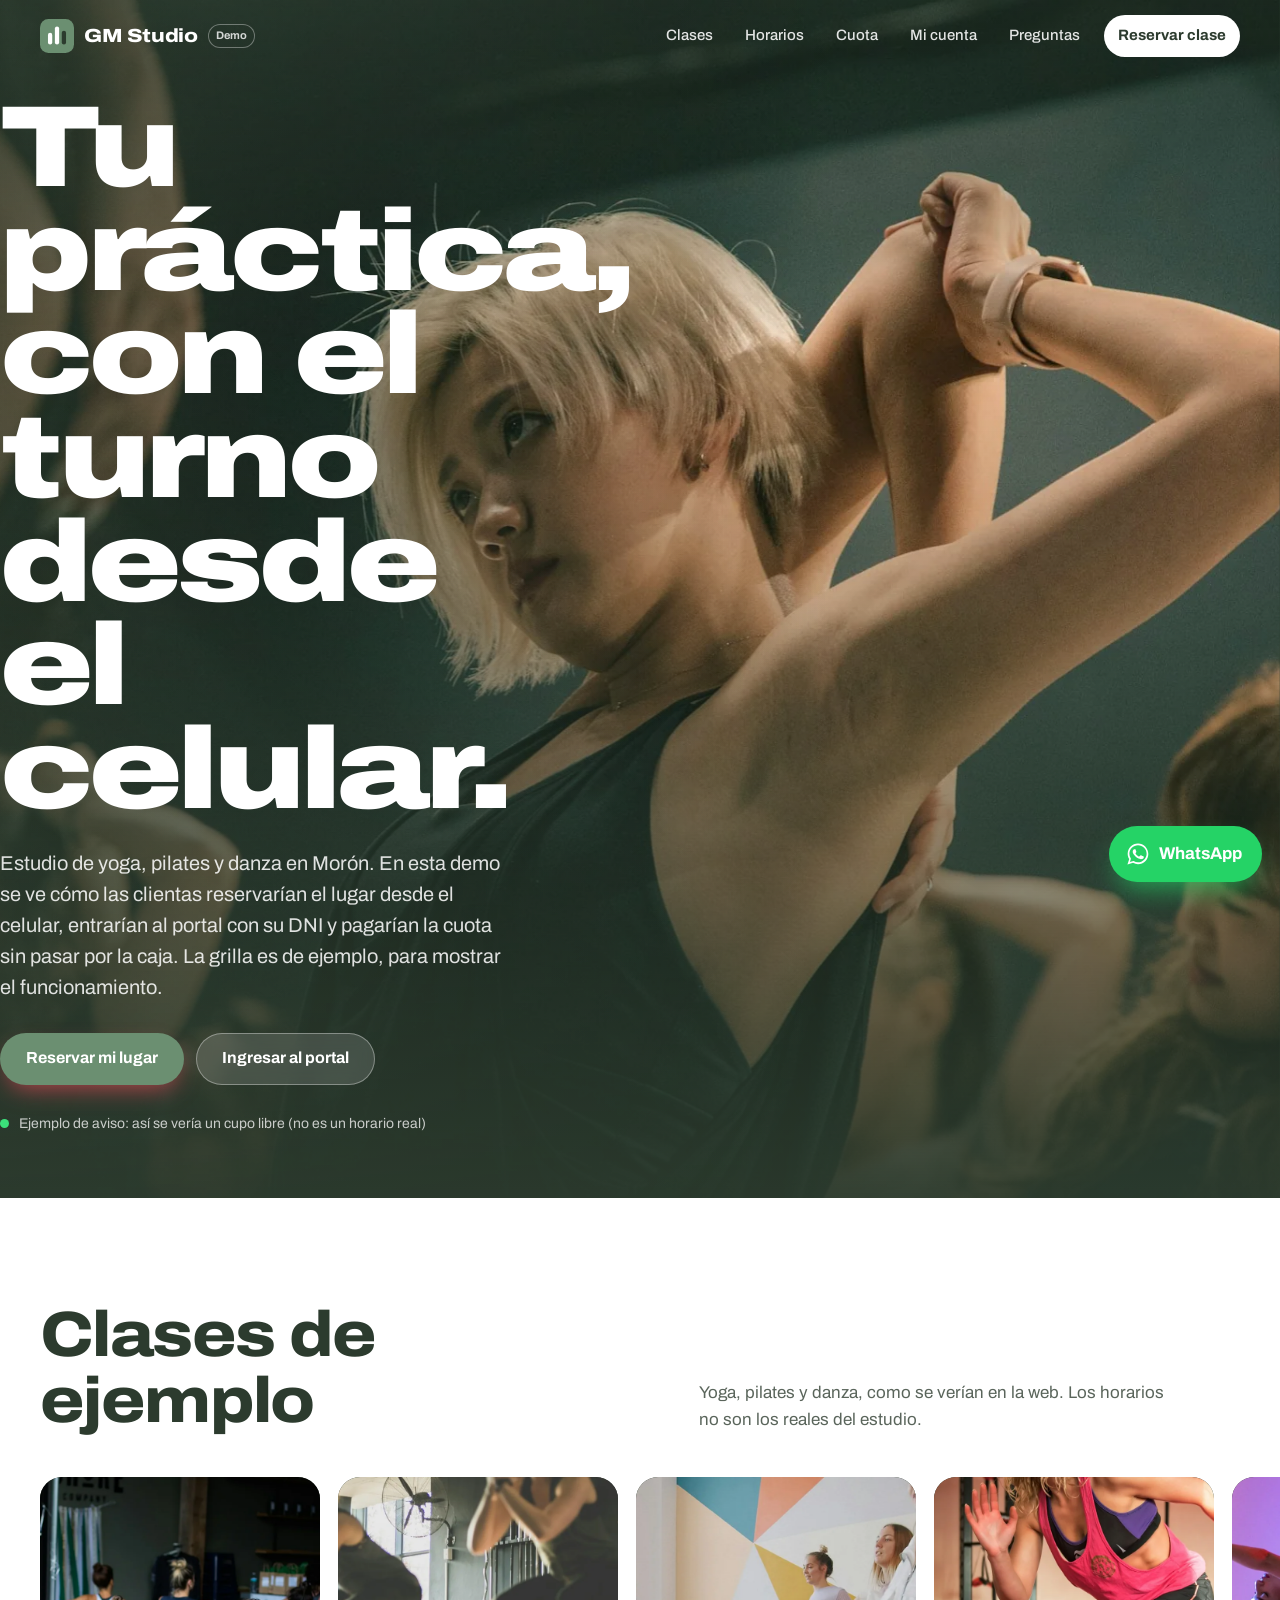
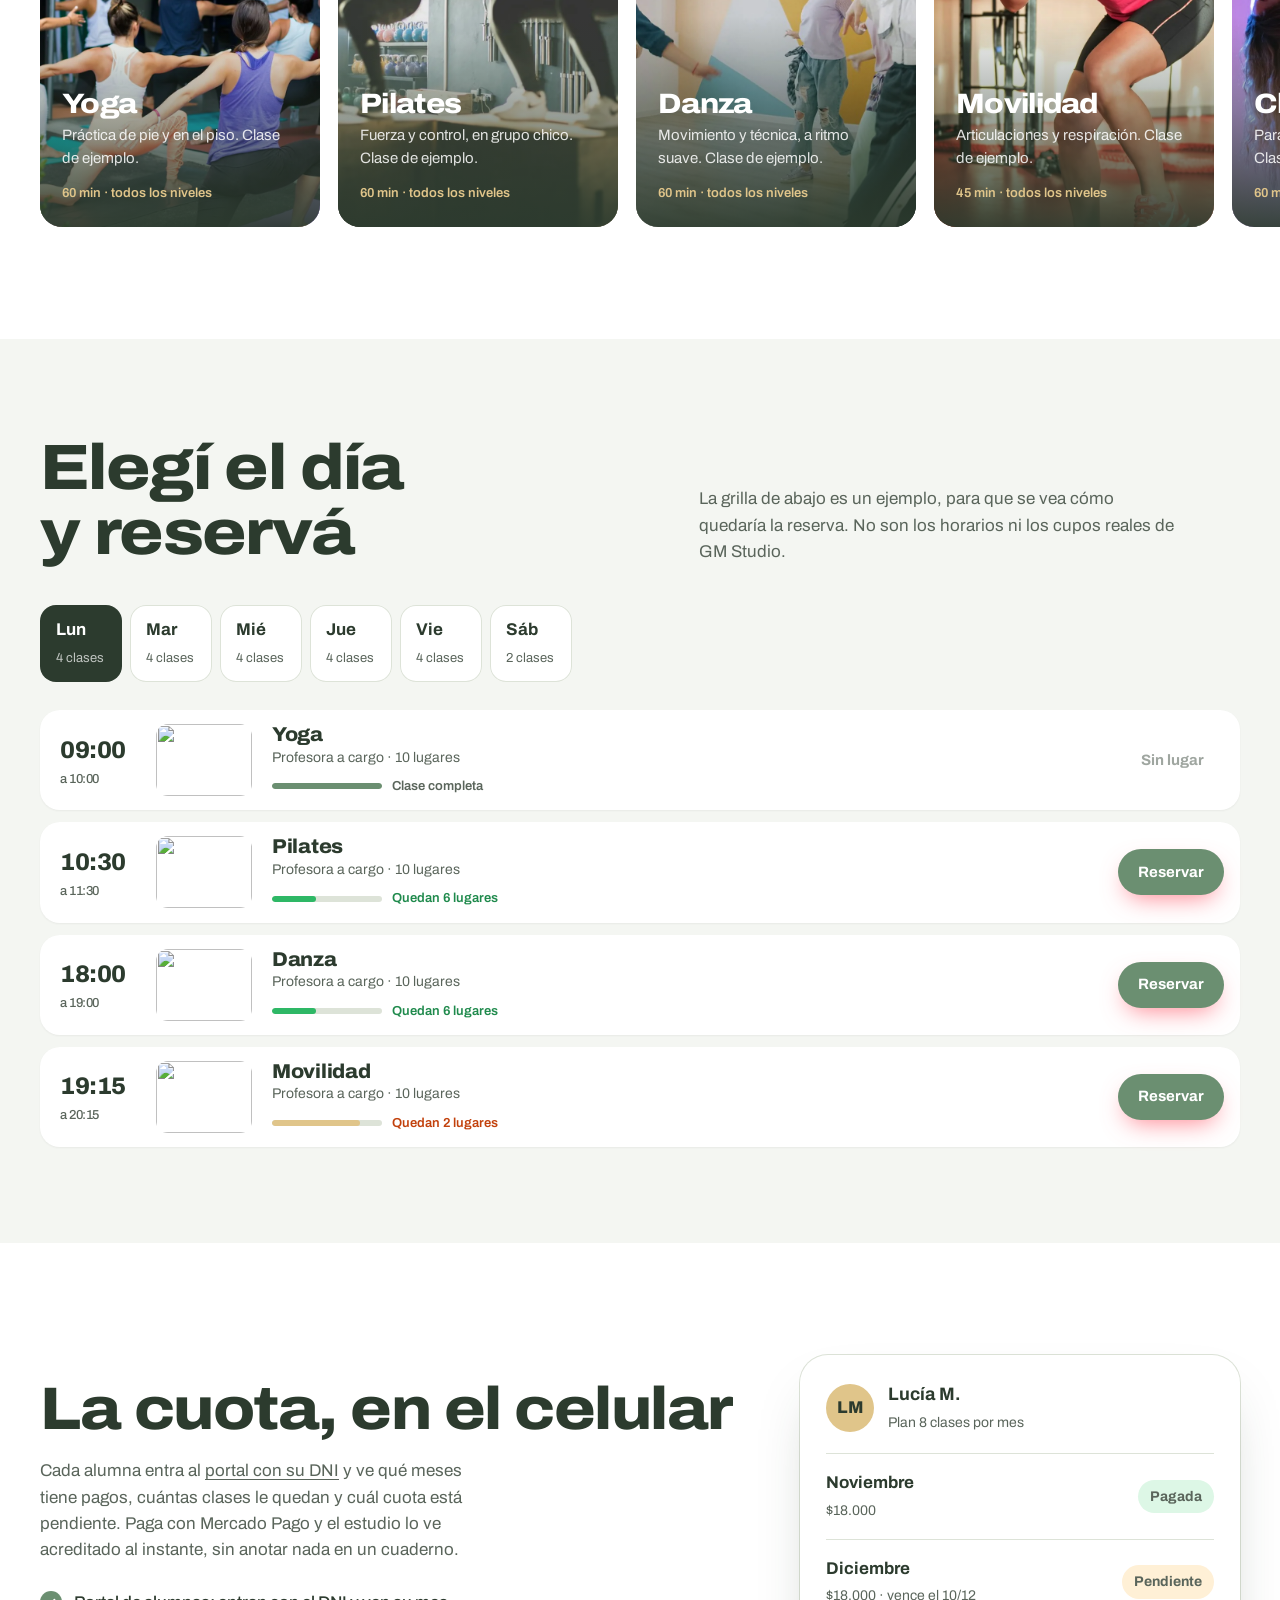
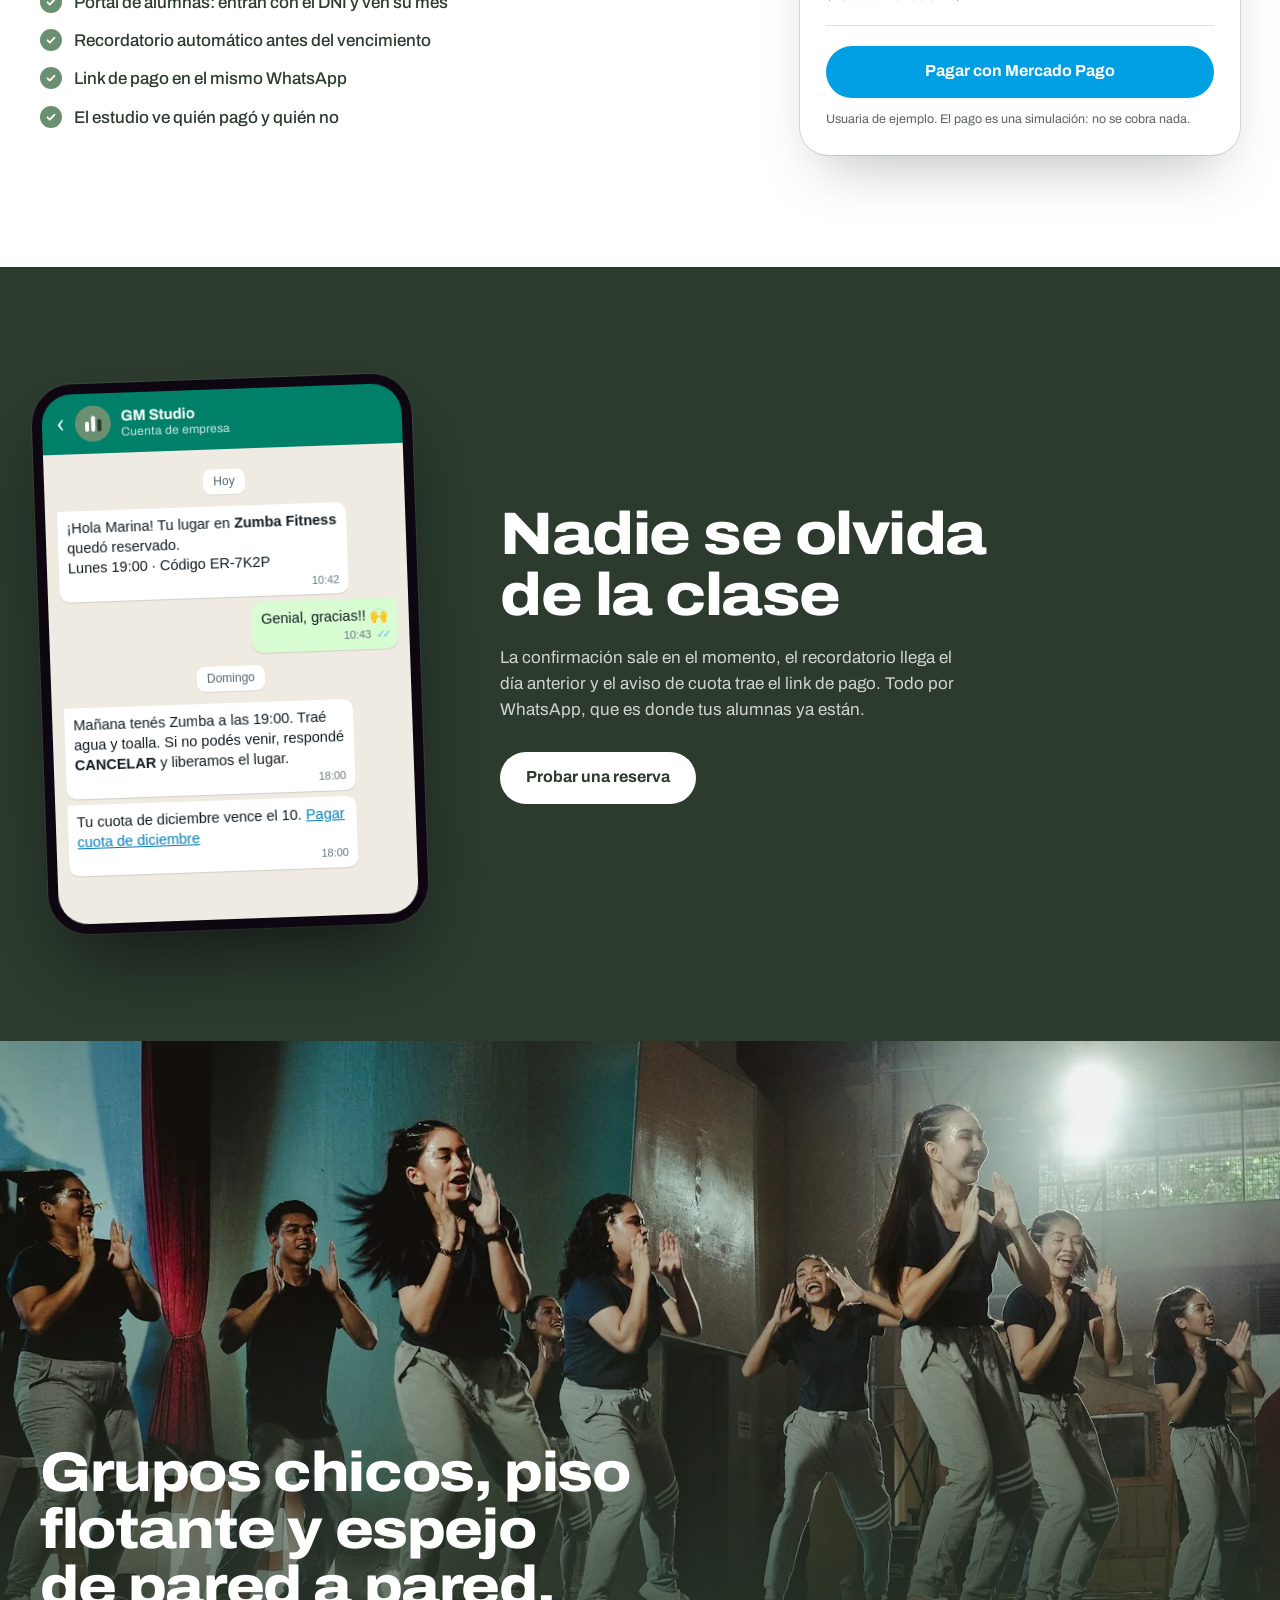
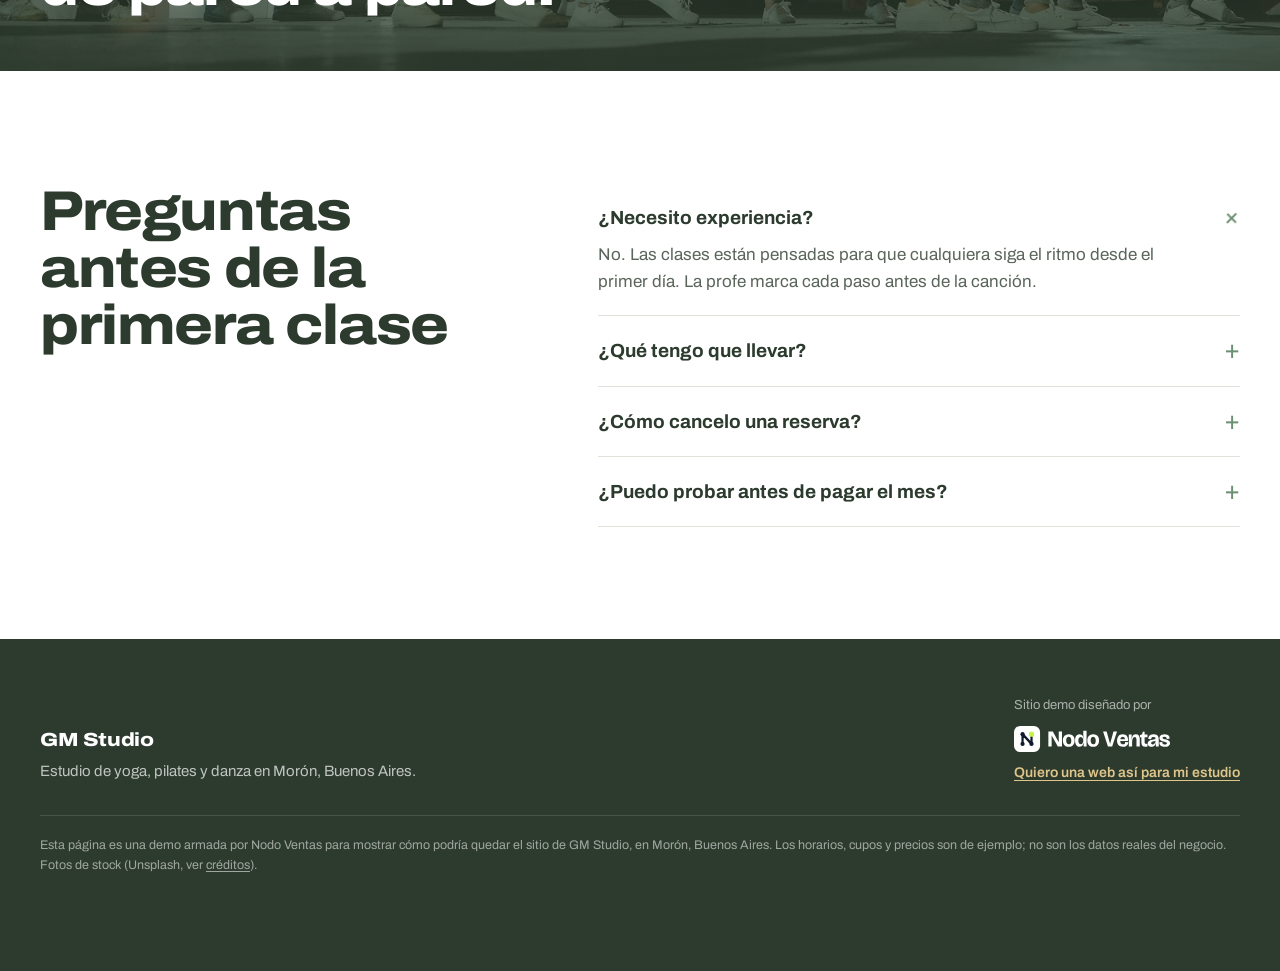
==== index.html @ b929a4d4 "Demo personalizada de Nodo Ventas: demo-gm-studio-moron" ====
<!DOCTYPE html>
<html lang="es-AR">
<head>
  <meta charset="utf-8">
  <meta name="viewport" content="width=device-width, initial-scale=1, viewport-fit=cover">
  <title>GM Studio · Morón</title>
  <meta name="description" content="Demo de Nodo Ventas para GM Studio, estudio de yoga, pilates y danza en Morón: reserva desde el celular, portal y cuota. Horarios y precios de ejemplo.">
  <meta name="robots" content="noindex, nofollow">
  <meta name="theme-color" content="#2C3B2E">
  <link rel="icon" href="favicon.svg" type="image/svg+xml">
  <link rel="preconnect" href="https://fonts.googleapis.com">
  <link rel="preconnect" href="https://fonts.gstatic.com" crossorigin>
  <link href="https://fonts.googleapis.com/css2?family=Archivo:wdth,wght@62..125,400..900&display=swap" rel="stylesheet">
  <link rel="preload" as="image" href="img/hero.webp">
  <link rel="stylesheet" href="styles.css">
</head>
<body>
  <a class="skip" href="#contenido">Saltar al contenido</a>

  <header class="site-header" id="top">
    <div class="wrap header-inner">
      <a class="brand" href="#inicio" aria-label="GM Studio, inicio">
        <svg class="brand-mark" viewBox="0 0 64 64" aria-hidden="true"><rect width="64" height="64" rx="16" fill="#6B8F71"/><rect x="15" y="26" width="8" height="22" rx="4" fill="#fff"/><rect x="28" y="14" width="8" height="34" rx="4" fill="#fff"/><rect x="41" y="22" width="8" height="26" rx="4" fill="#2C3B2E"/></svg>
        <span class="brand-name">GM Studio</span>
      </a>
      <a class="demo-tag" href="oferta/" title="Sitio demo hecho por Nodo Ventas">Demo</a>
      <button class="menu-btn" type="button" aria-expanded="false" aria-controls="nav" aria-label="Abrir menú"><span></span><span></span></button>
      <nav class="nav" id="nav">
        <a href="#clases">Clases</a>
        <a href="#horarios">Horarios</a>
        <a href="#cuota">Cuota</a>
        <a href="mi-cuenta/">Mi cuenta</a>
        <a href="#preguntas">Preguntas</a>
        <a class="nav-cta" href="#horarios">Reservar clase</a>
      </nav>
    </div>
  </header>

  <main id="contenido">
    <section class="hero" id="inicio">
      <img class="hero-img" src="img/hero.webp" alt="Alumna bailando con los brazos en alto en una clase" width="1920" height="1280" fetchpriority="high">
      <div class="hero-shade" aria-hidden="true"></div>
      <div class="wrap hero-inner no-video">
        <div class="hero-copy">
        <h1 class="hero-title"><span>Tu práctica,</span> <span>con el turno desde el celular.</span></h1>
        <p class="hero-lead">Estudio de yoga, pilates y danza en Morón. En esta demo se ve cómo las clientas reservarían el lugar desde el celular, entrarían al portal con su DNI y pagarían la cuota sin pasar por la caja. La grilla es de ejemplo, para mostrar el funcionamiento.</p>
        <div class="hero-actions">
          <a class="btn btn-coral" href="#horarios">Reservar mi lugar</a>
          <a class="btn btn-glass" href="mi-cuenta/">Ingresar al portal</a>
        </div>
        <p class="hero-meta"><span class="live-dot" aria-hidden="true"></span> Ejemplo de aviso: así se vería un cupo libre (no es un horario real)</p>
        </div>
      </div>
    </section>

    <section class="clases" id="clases" aria-labelledby="clases-title">
      <div class="wrap section-head">
        <h2 id="clases-title">Clases de ejemplo</h2>
        <p>Yoga, pilates y danza, como se verían en la web. Los horarios no son los reales del estudio.</p>
      </div>
      <div class="rail" tabindex="0" aria-label="Clases del estudio">
        <article class="class-tile">
          <img src="img/clase-stretch.webp" alt="Alumna en una pausa de estiramiento" loading="lazy" width="1200" height="900">
          <div class="tile-copy"><h3>Yoga</h3><p>Práctica de pie y en el piso. Clase de ejemplo.</p><span class="tile-meta">60 min · todos los niveles</span></div>
        </article>
        <article class="class-tile">
          <img src="img/clase-funcional.webp" alt="Alumna entrenando" loading="lazy" width="1200" height="900">
          <div class="tile-copy"><h3>Pilates</h3><p>Fuerza y control, en grupo chico. Clase de ejemplo.</p><span class="tile-meta">60 min · todos los niveles</span></div>
        </article>
        <article class="class-tile">
          <img src="img/clase-coreo.webp" alt="Grupo en el estudio" loading="lazy" width="1200" height="900">
          <div class="tile-copy"><h3>Danza</h3><p>Movimiento y técnica, a ritmo suave. Clase de ejemplo.</p><span class="tile-meta">60 min · todos los niveles</span></div>
        </article>
        <article class="class-tile">
          <img src="img/clase-hiit.webp" alt="Alumna en un trabajo de movilidad" loading="lazy" width="1200" height="900">
          <div class="tile-copy"><h3>Movilidad</h3><p>Articulaciones y respiración. Clase de ejemplo.</p><span class="tile-meta">45 min · todos los niveles</span></div>
        </article>
        <article class="class-tile">
          <img src="img/clase-latino.webp" alt="Alumnas en el salón" loading="lazy" width="1200" height="900">
          <div class="tile-copy"><h3>Clase inicial</h3><p>Para quien entra por primera vez. Clase de ejemplo.</p><span class="tile-meta">60 min · inicial</span></div>
        </article>
        <article class="class-tile">
          <img src="img/clase-zumba.webp" alt="Grupo en el salón" loading="lazy" width="1200" height="900">
          <div class="tile-copy"><h3>Cierre suave</h3><p>Estiramiento para terminar el día. Clase de ejemplo.</p><span class="tile-meta">45 min · todos los niveles</span></div>
        </article>
      </div>
    </section>

    <section class="horarios" id="horarios" aria-labelledby="horarios-title">
      <div class="wrap">
        <div class="section-head">
          <h2 id="horarios-title">Elegí el día y reservá</h2>
          <p>La grilla de abajo es un ejemplo, para que se vea cómo quedaría la reserva. No son los horarios ni los cupos reales de GM Studio.</p>
        </div>
        <div class="days" role="tablist" aria-label="Día de la semana" id="days"></div>
        <div class="schedule" id="schedule" role="tabpanel" aria-live="polite"></div>
      </div>
    </section>

    <section class="cuota" id="cuota" aria-labelledby="cuota-title">
      <div class="wrap cuota-grid">
        <div class="cuota-copy">
          <h2 id="cuota-title">La cuota, en el celular</h2>
          <p>Cada alumna entra al <a href="mi-cuenta/">portal con su DNI</a> y ve qué meses tiene pagos, cuántas clases le quedan y cuál cuota está pendiente. Paga con Mercado Pago y el estudio lo ve acreditado al instante, sin anotar nada en un cuaderno.</p>
          <ul class="ticks">
            <li>Portal de alumnas: entran con el DNI y ven su mes</li>
            <li>Recordatorio automático antes del vencimiento</li>
            <li>Link de pago en el mismo WhatsApp</li>
            <li>El estudio ve quién pagó y quién no</li>
          </ul>
        </div>
        <div class="account" aria-label="Cuenta de alumna de ejemplo">
          <div class="account-head">
            <div class="avatar" aria-hidden="true">LM</div>
            <div><strong>Lucía M.</strong><span>Plan 8 clases por mes</span></div>
          </div>
          <div class="fee-row"><div><strong>Noviembre</strong><span>$18.000</span></div><span class="badge badge-ok">Pagada</span></div>
          <div class="fee-row" id="fee-dic"><div><strong>Diciembre</strong><span>$18.000 · vence el 10/12</span></div><span class="badge badge-pend" id="badge-dic">Pendiente</span></div>
          <button class="btn btn-mp" type="button" id="btn-mp">Pagar con Mercado Pago</button>
          <p class="fine-print">Usuaria de ejemplo. El pago es una simulación: no se cobra nada.</p>
        </div>
      </div>
    </section>

    <section class="avisos" aria-labelledby="avisos-title">
      <div class="wrap avisos-grid">
        <div class="phone" aria-hidden="true">
          <div class="wa-top"><span class="wa-back">‹</span><span class="wa-ava"><svg viewBox="0 0 64 64"><rect width="64" height="64" rx="32" fill="#6B8F71"/><rect x="18" y="28" width="7" height="18" rx="3.5" fill="#fff"/><rect x="29" y="18" width="7" height="28" rx="3.5" fill="#fff"/><rect x="40" y="24" width="7" height="22" rx="3.5" fill="#2C3B2E"/></svg></span><span class="wa-name"><b>GM Studio</b><small>Cuenta de empresa</small></span></div>
          <div class="wa-body">
            <div class="wa-day">Hoy</div>
            <div class="bubble in"><p>¡Hola Marina! Tu lugar en <b>Zumba Fitness</b> quedó reservado.<br>Lunes 19:00 · Código ER-7K2P</p><time>10:42</time></div>
            <div class="bubble out"><p>Genial, gracias!! 🙌</p><time>10:43 <span class="ticks-blue">✓✓</span></time></div>
            <div class="wa-day">Domingo</div>
            <div class="bubble in"><p>Mañana tenés Zumba a las 19:00. Traé agua y toalla. Si no podés venir, respondé <b>CANCELAR</b> y liberamos el lugar.</p><time>18:00</time></div>
            <div class="bubble in"><p>Tu cuota de diciembre vence el 10. <span class="wa-link">Pagar cuota de diciembre</span></p><time>18:00</time></div>
          </div>
        </div>
        <div class="avisos-copy">
          <h2 id="avisos-title">Nadie se olvida de la clase</h2>
          <p>La confirmación sale en el momento, el recordatorio llega el día anterior y el aviso de cuota trae el link de pago. Todo por WhatsApp, que es donde tus alumnas ya están.</p>
          <a class="btn btn-ink" href="#horarios">Probar una reserva</a>
        </div>
      </div>
    </section>

    <section class="sala" aria-label="El estudio">
      <img src="img/grupo-hiphop.webp" alt="Grupo bailando una coreografía frente al espejo" loading="lazy" width="1600" height="1000">
      <div class="wrap sala-copy">
        <h2>Grupos chicos, piso flotante y espejo de pared a pared.</h2>
      </div>
    </section>

    <section class="faq" id="preguntas" aria-labelledby="faq-title">
      <div class="wrap faq-grid">
        <h2 id="faq-title">Preguntas antes de la primera clase</h2>
        <div>
          <details open><summary>¿Necesito experiencia?</summary><p>No. Las clases están pensadas para que cualquiera siga el ritmo desde el primer día. La profe marca cada paso antes de la canción.</p></details>
          <details><summary>¿Qué tengo que llevar?</summary><p>Zapatillas cómodas, ropa para moverte, agua y una toalla chica. Las colchonetas las pone el estudio.</p></details>
          <details><summary>¿Cómo cancelo una reserva?</summary><p>Respondé CANCELAR al WhatsApp de confirmación hasta 2 horas antes. El lugar se libera para otra alumna.</p></details>
          <details><summary>¿Puedo probar antes de pagar el mes?</summary><p>Sí, la primera clase es de prueba. Reservala como cualquier otra y avisanos que es tu primera vez.</p></details>
        </div>
      </div>
    </section>
  </main>

  <footer class="site-footer">
    <div class="wrap footer-grid">
      <div class="footer-brand">
        <span class="brand-name">GM Studio</span>
        <p>Estudio de yoga, pilates y danza en Morón, Buenos Aires.</p>
      </div>
      <div class="made-by">
        <span>Sitio demo diseñado por</span>
        <a href="oferta/" aria-label="Nodo Ventas, ver la oferta"><img src="img/nodo/nodo-ventas-logo-blanco.svg" alt="Nodo Ventas" width="150" height="25"></a>
        <a class="made-link" href="oferta/">Quiero una web así para mi estudio</a>
      </div>
    </div>
    <p class="wrap legal">Esta página es una demo armada por Nodo Ventas para mostrar cómo podría quedar el sitio de GM Studio, en Morón, Buenos Aires. Los horarios, cupos y precios son de ejemplo; no son los datos reales del negocio. Fotos de stock (Unsplash, ver <a href="CREDITS.md">créditos</a>).</p>
  </footer>

  <a class="wa-float" href="https://wa.me/5491100000000?text=Hola%21%20Quiero%20reservar%20una%20clase%20de%20prueba" id="btn-wa" target="_blank" rel="noopener" aria-label="Escribir por WhatsApp">
    <svg viewBox="0 0 32 32" aria-hidden="true"><path fill="currentColor" d="M16 3C9 3 3.3 8.6 3.3 15.6c0 2.4.7 4.7 1.9 6.7L3 29l6.9-2.1c1.9 1 4 1.6 6.1 1.6 7 0 12.7-5.6 12.7-12.6S23 3 16 3zm0 23.2c-1.9 0-3.8-.5-5.4-1.5l-.4-.2-4.1 1.2 1.2-4-.3-.4a10.4 10.4 0 0 1-1.6-5.6C5.4 9.9 10.1 5.3 16 5.3s10.6 4.6 10.6 10.3S21.9 26.2 16 26.2zm5.8-7.7c-.3-.2-1.9-.9-2.2-1-.3-.1-.5-.2-.7.2-.2.3-.8 1-1 1.2-.2.2-.4.2-.7.1-.3-.2-1.3-.5-2.5-1.6-.9-.8-1.6-1.8-1.7-2.1-.2-.3 0-.5.1-.6l.5-.6c.2-.2.2-.3.3-.6.1-.2 0-.4 0-.6l-1-2.4c-.3-.6-.5-.5-.7-.5h-.6c-.2 0-.6.1-.9.4-.3.3-1.2 1.1-1.2 2.7s1.2 3.2 1.4 3.4c.2.2 2.4 3.6 5.8 5 2.9 1.1 3.4.9 4 .8.6-.1 1.9-.8 2.2-1.5.3-.8.3-1.4.2-1.5-.1-.2-.3-.3-.6-.4z"/></svg>
    <span>WhatsApp</span>
  </a>

  <div class="modal" id="modal-reserva" hidden>
    <div class="sheet" role="dialog" aria-modal="true" aria-labelledby="reserva-titulo">
      <button class="sheet-x" type="button" data-close aria-label="Cerrar">×</button>
      <div id="reserva-form">
        <h2 id="reserva-titulo">Reservar lugar</h2>
        <p class="class-resume" id="reserva-resumen"></p>
        <label for="nombre">Tu nombre</label>
        <input id="nombre" name="nombre" autocomplete="name" required placeholder="Marina López">
        <label for="whatsapp">Tu WhatsApp</label>
        <input id="whatsapp" name="whatsapp" inputmode="tel" autocomplete="tel" required placeholder="362 455-0000">
        <button class="btn btn-coral btn-block" type="button" id="btn-confirmar">Confirmar reserva</button>
        <p class="fine-print">Demo: los datos quedan solo en este celular y no se envía ningún mensaje.</p>
      </div>
      <div id="reserva-ok" hidden>
        <div class="ok-head">
          <span class="ok-check" aria-hidden="true"><svg viewBox="0 0 24 24"><path d="M5 12.5l4.2 4.2L19 7" fill="none" stroke="currentColor" stroke-width="2.6" stroke-linecap="round" stroke-linejoin="round"/></svg></span>
          <div><h2>Lugar reservado</h2><p class="class-resume" id="ok-resumen"></p></div>
        </div>
        <p class="wa-label">Este WhatsApp le llega a la alumna:</p>
        <div class="wa-mini">
          <div class="wa-top"><span class="wa-ava"><svg viewBox="0 0 64 64"><rect width="64" height="64" rx="32" fill="#6B8F71"/><rect x="18" y="28" width="7" height="18" rx="3.5" fill="#fff"/><rect x="29" y="18" width="7" height="28" rx="3.5" fill="#fff"/><rect x="40" y="24" width="7" height="22" rx="3.5" fill="#2C3B2E"/></svg></span><span class="wa-name"><b>GM Studio</b><small>en línea</small></span></div>
          <div class="wa-body"><div class="bubble in" id="ok-wa"></div></div>
        </div>
        <button class="btn btn-ink btn-block" type="button" data-close>Listo</button>
      </div>
    </div>
  </div>

  <div class="modal" id="modal-pago" hidden>
    <div class="sheet" role="dialog" aria-modal="true" aria-labelledby="pago-titulo">
      <button class="sheet-x" type="button" data-close aria-label="Cerrar">×</button>
      <div id="pago-form">
        <h2 id="pago-titulo">Cuota de diciembre</h2>
        <p class="pay-amount">$18.000</p>
        <p class="class-resume">Plan 8 clases · GM Studio</p>
        <fieldset class="pay-methods">
          <legend>Medio de pago</legend>
          <label><input type="radio" name="pm" checked> Dinero en cuenta de Mercado Pago</label>
          <label><input type="radio" name="pm"> Tarjeta de débito o crédito</label>
        </fieldset>
        <button class="btn btn-mp btn-block" type="button" id="btn-pagar">Pagar $18.000</button>
        <p class="fine-print">Simulación de demo: no se abre un checkout real ni se cobra nada.</p>
      </div>
      <div id="pago-ok" hidden>
        <div class="ok-head">
          <span class="ok-check" aria-hidden="true"><svg viewBox="0 0 24 24"><path d="M5 12.5l4.2 4.2L19 7" fill="none" stroke="currentColor" stroke-width="2.6" stroke-linecap="round" stroke-linejoin="round"/></svg></span>
          <div><h2>Pago aprobado</h2><p class="class-resume">Diciembre quedó acreditado en tu cuenta.</p></div>
        </div>
        <button class="btn btn-ink btn-block" type="button" data-close>Volver</button>
      </div>
    </div>
  </div>

  <script src="app.js"></script>
</body>
</html>
---- styles.css ----
:root {
  --plum: #2C3B2E;
  --plum-2: #3A4E3D;
  --coral: #6B8F71;
  --coral-ink: #54785A;
  --amber: #E0C58A;
  --paper: #FFFFFF;
  --mist: #F4F6F2;
  --ink: #2C3B2E;
  --ink-soft: #5A655B;
  --line: #DDE3D8;
  --mp: #009EE3;
  --wa: #25D366;
  --font: "Archivo", "Helvetica Neue", Arial, sans-serif;
  --max: 1200px;
  --ease: cubic-bezier(.16, 1, .3, 1);
}
*, *::before, *::after { box-sizing: border-box; }
html { scroll-behavior: smooth; -webkit-text-size-adjust: 100%; }
@media (prefers-reduced-motion: reduce) { html { scroll-behavior: auto; } *, *::before, *::after { animation: none !important; transition: none !important; } }
body { margin: 0; background: var(--paper); color: var(--ink); font-family: var(--font); font-size: 17px; line-height: 1.55; -webkit-font-smoothing: antialiased; font-variation-settings: "wdth" 100; }
::selection { background: var(--coral); color: #fff; }
img { max-width: 100%; display: block; }
a { color: inherit; text-underline-offset: .18em; }
button, input { font: inherit; color: inherit; }
button { cursor: pointer; }
:focus-visible { outline: 3px solid var(--amber); outline-offset: 3px; border-radius: 6px; }
h1, h2, h3 { margin: 0; line-height: 1.02; letter-spacing: -0.025em; font-weight: 800; font-stretch: 112%; font-variation-settings: "wdth" 112; text-wrap: balance; }
p { margin: 0; }
.wrap { width: min(var(--max), calc(100% - 40px)); margin-inline: auto; }
.skip { position: absolute; left: 12px; top: -48px; z-index: 100; background: var(--amber); color: var(--ink); padding: 8px 12px; border-radius: 8px; }
.skip:focus { top: 12px; }

/* header */
.site-header { position: fixed; inset: 0 0 auto; z-index: 40; color: #fff; transition: background .4s var(--ease), box-shadow .4s var(--ease); }
.site-header.solid { background: rgba(36, 16, 43, .92); backdrop-filter: saturate(1.4) blur(14px); box-shadow: 0 1px 0 rgba(255,255,255,.08); }
.header-inner { display: flex; align-items: center; justify-content: space-between; min-height: 72px; gap: 16px; }
.brand { display: inline-flex; align-items: center; gap: 10px; text-decoration: none; }
.brand-mark { width: 34px; height: 34px; }
.brand-name { font-weight: 800; font-size: 19px; letter-spacing: -0.02em; font-variation-settings: "wdth" 118; }
.nav { display: flex; align-items: center; gap: 4px; }
.nav a { text-decoration: none; font-size: 15px; font-weight: 500; padding: 9px 14px; border-radius: 999px; opacity: .88; transition: background .2s, opacity .2s; }
.nav a:hover { opacity: 1; background: rgba(255,255,255,.1); }
.nav .nav-cta { background: #fff; color: var(--plum); font-weight: 700; opacity: 1; margin-left: 6px; }
.nav .nav-cta:hover { background: var(--amber); }
.menu-btn { display: none; width: 44px; height: 44px; border: 0; border-radius: 12px; background: rgba(255,255,255,.12); position: relative; }
.menu-btn span { position: absolute; left: 13px; right: 13px; height: 2px; background: #fff; border-radius: 2px; transition: transform .3s var(--ease); }
.menu-btn span:first-child { top: 17px; } .menu-btn span:last-child { top: 25px; }
.menu-btn[aria-expanded="true"] span:first-child { transform: translateY(4px) rotate(45deg); }
.menu-btn[aria-expanded="true"] span:last-child { transform: translateY(-4px) rotate(-45deg); }
@media (max-width: 860px) {
  .menu-btn { display: block; }
  .nav { position: absolute; top: 72px; left: 12px; right: 12px; flex-direction: column; align-items: stretch; padding: 10px; border-radius: 18px; background: var(--plum); box-shadow: 0 24px 48px rgba(0,0,0,.35); opacity: 0; transform: translateY(-8px); pointer-events: none; transition: opacity .25s var(--ease), transform .25s var(--ease); }
  .nav.open { opacity: 1; transform: none; pointer-events: auto; }
  .nav a { padding: 14px 16px; font-size: 17px; }
  .nav .nav-cta { margin: 6px 0 0; text-align: center; }
}

/* buttons */
.btn { display: inline-flex; align-items: center; justify-content: center; gap: 8px; min-height: 52px; padding: 0 26px; border-radius: 999px; border: 0; font-weight: 700; font-size: 16px; text-decoration: none; transition: transform .2s var(--ease), background .2s, box-shadow .2s; }
.btn:active { transform: scale(.97); }
.btn-coral { background: var(--coral); color: #fff; box-shadow: 0 10px 24px -8px rgba(255,77,94,.7); }
.btn-coral:hover { background: var(--coral-ink); }
.btn-glass { background: rgba(255,255,255,.14); color: #fff; backdrop-filter: blur(8px); box-shadow: inset 0 0 0 1px rgba(255,255,255,.35); }
.btn-glass:hover { background: rgba(255,255,255,.24); }
.btn-ink { background: var(--plum); color: #fff; }
.btn-ink:hover { background: var(--plum-2); }
.btn-mp { background: var(--mp); color: #fff; }
.btn-mp:hover { background: #0088c4; }
.btn-ghost { background: transparent; box-shadow: inset 0 0 0 1.5px var(--line); color: var(--ink); }
.btn-block { width: 100%; }
.btn[disabled] { opacity: .45; cursor: not-allowed; box-shadow: none; }

/* hero */
.hero { position: relative; min-height: 100svh; display: flex; align-items: flex-end; color: #fff; overflow: hidden; background: var(--plum); }
.hero-img { position: absolute; inset: 0; width: 100%; height: 100%; object-fit: cover; object-position: 62% 30%; transform: scale(1.06); animation: settle 1.8s var(--ease) forwards; }
.hero-shade { position: absolute; inset: 0; background: linear-gradient(180deg, rgba(44, 59, 46,.55) 0%, rgba(44, 59, 46,0) 28%, rgba(44, 59, 46,.2) 50%, rgba(44, 59, 46,.94) 100%), linear-gradient(90deg, rgba(44, 59, 46,.7) 0%, rgba(44, 59, 46,0) 65%); }
.hero-inner { position: relative; padding: 96px 0 64px; display: grid; grid-template-columns: 1.15fr minmax(260px, 360px); gap: 40px; align-items: end; width: 100%; }
.hero-video { width: min(100%, 360px); aspect-ratio: 9 / 16; justify-self: end; border-radius: 22px; overflow: hidden; background: #000; box-shadow: 0 28px 60px -18px rgba(0,0,0,.7), 0 0 0 1px rgba(255,255,255,.14); }
.hero-video video { width: 100%; height: 100%; display: block; object-fit: contain; background: #000; }
.hero-copy { min-width: 0; }
.hero-title { font-size: clamp(50px, 9vw, 124px); line-height: .9; letter-spacing: -0.035em; font-weight: 900; font-variation-settings: "wdth" 125; max-width: 11ch; }
.hero-title span { display: inline-block; opacity: 0; transform: translateY(.35em); animation: rise .9s var(--ease) forwards; }
.hero-title span:nth-child(2) { animation-delay: .12s; }
.hero-title span:nth-child(3) { animation-delay: .24s; color: var(--amber); }
.hero-lead { max-width: 46ch; margin-top: 26px; font-size: clamp(17px, 1.6vw, 20px); color: rgba(255,255,255,.86); }
.hero-actions { display: flex; flex-wrap: wrap; gap: 12px; margin-top: 30px; }
.hero-meta { display: flex; align-items: center; gap: 10px; margin-top: 28px; font-size: 14px; color: rgba(255,255,255,.75); }
.live-dot { width: 9px; height: 9px; border-radius: 50%; background: #3BE07A; box-shadow: 0 0 0 0 rgba(59,224,122,.6); animation: pulse 2s infinite; }
@keyframes settle { to { transform: scale(1); } }
@keyframes rise { to { opacity: 1; transform: none; } }
@keyframes pulse { 70% { box-shadow: 0 0 0 10px rgba(59,224,122,0); } 100% { box-shadow: 0 0 0 0 rgba(59,224,122,0); } }

/* sections */
section { scroll-margin-top: 72px; }
.section-head { display: grid; grid-template-columns: 1.1fr 1fr; gap: 24px 64px; align-items: end; margin-bottom: 40px; }
.section-head h2 { font-size: clamp(36px, 5vw, 64px); }
.section-head p { color: var(--ink-soft); max-width: 48ch; }
@media (max-width: 860px) { .section-head { grid-template-columns: 1fr; margin-bottom: 28px; } }

.clases { padding: 104px 0 88px; }
.rail { display: grid; grid-auto-flow: column; grid-auto-columns: minmax(280px, 31%); gap: 18px; overflow-x: auto; scroll-snap-type: x mandatory; padding: 4px max(20px, calc((100% - var(--max)) / 2)) 24px; scroll-padding-inline: max(20px, calc((100% - var(--max)) / 2)); scrollbar-width: thin; scrollbar-color: var(--coral) var(--mist); }
.rail::-webkit-scrollbar { height: 6px; } .rail::-webkit-scrollbar-thumb { background: var(--coral); border-radius: 6px; } .rail::-webkit-scrollbar-track { background: var(--mist); }
@media (max-width: 860px) { .rail { grid-auto-columns: 78%; } }
.class-tile { position: relative; scroll-snap-align: start; border-radius: 22px; overflow: hidden; aspect-ratio: 4 / 5; background: var(--plum); color: #fff; isolation: isolate; }
.class-tile img { position: absolute; inset: 0; width: 100%; height: 100%; object-fit: cover; transition: transform .8s var(--ease); z-index: -1; }
.class-tile::after { content: ""; position: absolute; inset: 0; z-index: -1; background: linear-gradient(180deg, rgba(44, 59, 46,0) 40%, rgba(44, 59, 46,.92) 100%); }
.class-tile:hover img { transform: scale(1.05); }
.tile-copy { position: absolute; inset: auto 0 0; padding: 22px; }
.tile-copy h3 { font-size: 28px; }
.tile-copy p { margin-top: 6px; color: rgba(255,255,255,.85); font-size: 15px; }
.tile-meta { display: inline-block; margin-top: 12px; font-size: 13px; font-weight: 600; color: var(--amber); }

/* horarios */
.horarios { padding: 96px 0; background: var(--mist); }
.days { display: flex; gap: 8px; overflow-x: auto; padding-bottom: 6px; margin-bottom: 22px; scrollbar-width: none; }
.days::-webkit-scrollbar { display: none; }
.day { flex: 0 0 auto; min-width: 82px; padding: 12px 16px; border-radius: 16px; border: 0; background: #fff; color: var(--ink); text-align: left; box-shadow: inset 0 0 0 1px var(--line); transition: background .2s, color .2s; }
.day b { display: block; font-size: 17px; }
.day small { color: var(--ink-soft); font-size: 13px; }
.day[aria-selected="true"] { background: var(--plum); color: #fff; box-shadow: none; }
.day[aria-selected="true"] small { color: rgba(255,255,255,.7); }
.schedule { display: grid; gap: 12px; }
.slot { display: grid; grid-template-columns: 76px 96px 1fr auto; align-items: center; gap: 20px; padding: 14px 16px 14px 20px; border-radius: 20px; background: #fff; box-shadow: 0 1px 2px rgba(44, 59, 46,.06); animation: rise .5s var(--ease) both; opacity: 0; transform: translateY(8px); }
.slot:nth-child(2) { animation-delay: .05s; } .slot:nth-child(3) { animation-delay: .1s; }
.slot-time { font-size: 24px; font-weight: 800; font-variant-numeric: tabular-nums; letter-spacing: -0.02em; }
.slot-time small { display: block; font-size: 13px; font-weight: 500; color: var(--ink-soft); }
.slot img { width: 96px; height: 72px; object-fit: cover; border-radius: 12px; }
.slot h3 { font-size: 20px; letter-spacing: -0.015em; font-variation-settings: "wdth" 105; }
.slot-sub { color: var(--ink-soft); font-size: 14px; margin-top: 2px; }
.spots { display: flex; align-items: center; gap: 10px; margin-top: 8px; font-size: 13px; font-weight: 600; }
.bar { width: 110px; height: 6px; border-radius: 6px; background: var(--line); overflow: hidden; }
.bar i { display: block; height: 100%; background: var(--coral); border-radius: 6px; }
.spots.ok { color: #1F8A4C; } .spots.ok .bar i { background: #2EB866; }
.spots.warn { color: #C2410C; } .spots.warn .bar i { background: var(--amber); }
.spots.full { color: var(--ink-soft); }
.slot .btn { min-height: 46px; padding: 0 20px; font-size: 15px; }
@media (max-width: 720px) {
  .slot { grid-template-columns: 64px 1fr; grid-template-areas: "time info" "btn btn"; gap: 12px 14px; padding: 16px; }
  .slot img { display: none; }
  .slot-time { grid-area: time; font-size: 21px; }
  .slot-info { grid-area: info; }
  .slot .btn { grid-area: btn; width: 100%; }
}

/* cuota */
.cuota { padding: 112px 0; }
.cuota-grid { display: grid; grid-template-columns: 1fr minmax(320px, 440px); gap: 64px; align-items: center; }
.cuota-copy h2, .avisos-copy h2 { font-size: clamp(36px, 5vw, 60px); }
.cuota-copy > p, .avisos-copy > p { margin-top: 18px; color: var(--ink-soft); max-width: 46ch; }
.ticks { list-style: none; padding: 0; margin: 26px 0 0; display: grid; gap: 12px; }
.ticks li { display: flex; gap: 12px; align-items: flex-start; font-weight: 500; }
.ticks li::before { content: ""; flex: 0 0 22px; height: 22px; border-radius: 50%; background: var(--coral) url("data:image/svg+xml,%3Csvg xmlns='http://www.w3.org/2000/svg' viewBox='0 0 24 24'%3E%3Cpath d='M6 12.5l4 4L18 8' fill='none' stroke='white' stroke-width='3' stroke-linecap='round' stroke-linejoin='round'/%3E%3C/svg%3E") center/14px no-repeat; margin-top: 1px; }
.account { background: #fff; border-radius: 28px; padding: 26px; box-shadow: 0 30px 60px -24px rgba(44, 59, 46,.35), 0 0 0 1px var(--line); }
.account-head { display: flex; gap: 14px; align-items: center; padding-bottom: 18px; border-bottom: 1px solid var(--line); }
.account-head strong { display: block; font-size: 18px; } .account-head span { color: var(--ink-soft); font-size: 14px; }
.avatar { width: 48px; height: 48px; border-radius: 50%; display: grid; place-items: center; background: var(--amber); color: var(--plum); font-weight: 800; }
.fee-row { display: flex; justify-content: space-between; align-items: center; padding: 16px 0; border-bottom: 1px solid var(--line); }
.fee-row strong { display: block; } .fee-row span { color: var(--ink-soft); font-size: 14px; }
.badge { font-size: 13px; font-weight: 700; padding: 6px 12px; border-radius: 999px; }
.badge-ok { background: #DDF7E6; color: #136C38; }
.badge-pend { background: #FFF0D6; color: #9A4A00; }
.account .btn-mp { width: 100%; margin-top: 20px; }
.fine-print { font-size: 12.5px; color: var(--ink-soft); margin-top: 12px; }
@media (max-width: 860px) { .cuota-grid { grid-template-columns: 1fr; gap: 40px; } .cuota { padding: 80px 0; } }

/* avisos */
.avisos { padding: 112px 0; background: var(--plum); color: #fff; overflow: hidden; }
.avisos-grid { display: grid; grid-template-columns: minmax(300px, 380px) 1fr; gap: 80px; align-items: center; }
.avisos-copy > p { color: rgba(255,255,255,.78); }
.avisos-copy .btn { margin-top: 28px; background: #fff; color: var(--plum); }
.phone { border-radius: 40px; padding: 10px; background: #0E0711; box-shadow: 0 40px 80px -20px rgba(0,0,0,.6), 0 0 0 1px rgba(255,255,255,.08); transform: rotate(-2deg); }
.phone .wa-top { border-radius: 30px 30px 0 0; }
.phone .wa-body { border-radius: 0 0 30px 30px; min-height: 470px; }
@media (max-width: 860px) { .avisos-grid { grid-template-columns: 1fr; gap: 48px; } .phone { transform: none; max-width: 380px; } .avisos { padding: 80px 0; } }

/* whatsapp look */
.wa-top { display: flex; align-items: center; gap: 10px; padding: 12px 14px; background: #008069; color: #fff; }
.wa-back { font-size: 26px; line-height: 1; opacity: .9; }
.wa-ava { width: 36px; height: 36px; flex: 0 0 36px; } .wa-ava svg { width: 100%; height: 100%; }
.wa-name { display: flex; flex-direction: column; line-height: 1.2; } .wa-name b { font-size: 15px; } .wa-name small { font-size: 12px; opacity: .8; }
.wa-body { background: #EFEAE2; padding: 14px 12px 18px; display: flex; flex-direction: column; gap: 6px; color: #111B21; font-family: -apple-system, "Segoe UI", Roboto, Helvetica, Arial, sans-serif; font-size: 14.5px; line-height: 1.4; }
.wa-day { align-self: center; background: #fff; color: #54656F; font-size: 12px; padding: 4px 10px; border-radius: 8px; margin: 6px 0; box-shadow: 0 1px 1px rgba(0,0,0,.08); }
.bubble { max-width: 86%; padding: 7px 9px 6px; border-radius: 10px; box-shadow: 0 1px 1px rgba(0,0,0,.12); position: relative; }
.bubble.in { align-self: flex-start; background: #fff; border-top-left-radius: 2px; }
.bubble.out { align-self: flex-end; background: #D9FDD3; border-top-right-radius: 2px; }
.bubble time { display: block; text-align: right; font-size: 11px; color: #667781; margin-top: 2px; }
.ticks-blue { color: #53BDEB; letter-spacing: -3px; margin-left: 2px; }
.wa-link { color: #027EB5; text-decoration: underline; }

/* sala */
.sala { position: relative; min-height: 70vh; display: flex; align-items: flex-end; color: #fff; }
.sala img { position: absolute; inset: 0; width: 100%; height: 100%; object-fit: cover; }
.sala::before { content: ""; position: absolute; inset: 0; z-index: 1; background: linear-gradient(0deg, rgba(44, 59, 46,.85), rgba(44, 59, 46,0) 60%); }
.sala-copy { position: relative; z-index: 2; padding-bottom: 56px; }
.sala-copy h2 { font-size: clamp(30px, 4.4vw, 56px); max-width: 18ch; }

/* faq */
.faq { padding: 112px 0; }
.faq-grid { display: grid; grid-template-columns: 1fr 1.3fr; gap: 64px; }
.faq h2 { font-size: clamp(34px, 4.5vw, 56px); }
details { border-bottom: 1px solid var(--line); padding: 20px 0; }
summary { cursor: pointer; font-weight: 700; font-size: 19px; list-style: none; display: flex; justify-content: space-between; gap: 16px; }
summary::-webkit-details-marker { display: none; }
summary::after { content: "+"; font-weight: 400; font-size: 26px; line-height: 1; color: var(--coral); transition: transform .3s var(--ease); }
details[open] summary::after { transform: rotate(45deg); }
details p { margin-top: 10px; color: var(--ink-soft); max-width: 60ch; }
@media (max-width: 860px) { .faq-grid { grid-template-columns: 1fr; gap: 24px; } .faq { padding: 80px 0; } }

/* footer */
.site-footer { background: var(--plum); color: #fff; padding: 56px 0 96px; }
.footer-grid { display: flex; flex-wrap: wrap; justify-content: space-between; gap: 32px; align-items: flex-end; padding-bottom: 32px; border-bottom: 1px solid rgba(255,255,255,.12); }
.footer-brand p { color: rgba(255,255,255,.7); margin-top: 6px; font-size: 15px; }
.made-by { display: grid; gap: 10px; justify-items: start; }
.made-by > span { font-size: 13px; color: rgba(255,255,255,.6); }
.made-by img { height: 26px; width: auto; }
.made-link { font-size: 14px; font-weight: 600; color: var(--amber); }
.legal { font-size: 12.5px; color: rgba(255,255,255,.55); margin-top: 20px; }

/* floating */
.wa-float { position: fixed; right: 18px; bottom: 18px; z-index: 50; display: inline-flex; align-items: center; gap: 8px; height: 56px; padding: 0 20px 0 16px; border-radius: 999px; background: var(--wa); color: #fff; font-weight: 700; text-decoration: none; box-shadow: 0 14px 30px -10px rgba(37,211,102,.8); transition: transform .2s var(--ease); }
.wa-float:hover { transform: translateY(-2px); }
.wa-float svg { width: 26px; height: 26px; }
.demo-chip { position: fixed; left: 14px; bottom: 18px; z-index: 50; font-size: 12px; font-weight: 600; text-decoration: none; padding: 7px 12px; border-radius: 999px; background: rgba(44, 59, 46,.78); color: rgba(255,255,255,.9); backdrop-filter: blur(8px); box-shadow: inset 0 0 0 1px rgba(255,255,255,.18); }
@media (max-width: 520px) { .wa-float span { display: none; } .wa-float { padding: 0; width: 56px; justify-content: center; } }

/* modal */
.modal { position: fixed; inset: 0; z-index: 80; display: grid; place-items: end center; background: rgba(20,8,24,.55); backdrop-filter: blur(4px); padding: 0; }
@media (min-width: 640px) { .modal { place-items: center; padding: 24px; } }
.modal[hidden] { display: none; }
.sheet { position: relative; width: min(460px, 100%); max-height: 92svh; overflow: auto; background: #fff; color: var(--ink); border-radius: 26px 26px 0 0; padding: 30px 24px 26px; animation: sheet .45s var(--ease); }
@media (min-width: 640px) { .sheet { border-radius: 26px; } }
@keyframes sheet { from { transform: translateY(40px); opacity: 0; } }
.sheet h2 { font-size: 28px; }
.sheet-x { position: absolute; right: 14px; top: 14px; width: 38px; height: 38px; border-radius: 50%; border: 0; background: var(--mist); font-size: 22px; line-height: 1; }
.class-resume { color: var(--ink-soft); margin-top: 6px; }
.sheet label { display: block; font-weight: 600; font-size: 14px; margin: 18px 0 6px; }
.sheet input:not([type="radio"]) { width: 100%; height: 52px; border-radius: 14px; border: 1.5px solid var(--line); padding: 0 16px; font-size: 16px; background: #fff; }
.sheet input:focus { outline: none; border-color: var(--coral); box-shadow: 0 0 0 4px rgba(255,77,94,.15); }
.sheet .btn-block { margin-top: 22px; }
.ok-head { display: flex; gap: 14px; align-items: center; }
.ok-check { width: 52px; height: 52px; flex: 0 0 52px; border-radius: 50%; background: #2EB866; color: #fff; display: grid; place-items: center; animation: pop .5s var(--ease); }
.ok-check svg { width: 28px; height: 28px; }
@keyframes pop { from { transform: scale(.4); opacity: 0; } }
.wa-label { margin: 22px 0 8px; font-size: 13px; font-weight: 600; color: var(--ink-soft); }
.wa-mini { border-radius: 18px; overflow: hidden; box-shadow: 0 0 0 1px var(--line); }
.wa-mini .wa-body { min-height: 0; }
.wa-mini .bubble { animation: rise .5s .25s var(--ease) both; opacity: 0; transform: translateY(8px); }
.pay-amount { font-size: 44px; font-weight: 800; letter-spacing: -0.03em; margin-top: 10px; font-variant-numeric: tabular-nums; }
.pay-methods { border: 0; padding: 0; margin: 18px 0 0; display: grid; gap: 8px; }
.pay-methods legend { font-weight: 600; font-size: 14px; margin-bottom: 8px; }
.pay-methods label { margin: 0; display: flex; gap: 10px; align-items: center; padding: 14px; border-radius: 14px; box-shadow: inset 0 0 0 1.5px var(--line); font-weight: 500; }
.pay-methods label:has(input:checked) { box-shadow: inset 0 0 0 2px var(--mp); }
.pay-methods input { accent-color: var(--mp); }
.btn.loading { pointer-events: none; opacity: .8; }
.btn.loading::after { content: ""; width: 16px; height: 16px; border-radius: 50%; border: 2px solid rgba(255,255,255,.5); border-top-color: #fff; animation: spin .7s linear infinite; }
@keyframes spin { to { transform: rotate(360deg); } }

.demo-tag { margin-right: auto; margin-left: -6px; font-size: 11px; font-weight: 700; letter-spacing: .02em; text-decoration: none; padding: 3px 8px; border-radius: 999px; color: rgba(255,255,255,.8); box-shadow: inset 0 0 0 1px rgba(255,255,255,.35); }
.demo-tag:hover { color: #fff; box-shadow: inset 0 0 0 1px #fff; }
@media (max-width: 900px) {
  .hero { min-height: 0; align-items: stretch; overflow: hidden; }
  .hero-inner { grid-template-columns: 1fr; justify-items: center; padding: 88px 0 48px; gap: 28px; }
  .hero-video { width: min(100%, calc(68svh * 9 / 16), 380px); justify-self: center; }
  .hero-copy { width: 100%; }
}
@media (max-width: 600px) { .hero-img { object-position: 58% 18%; } }

.hero-inner.no-video { grid-template-columns: minmax(0, 34rem); }
@media (max-width: 860px) { .hero-inner.no-video { grid-template-columns: 1fr; } }
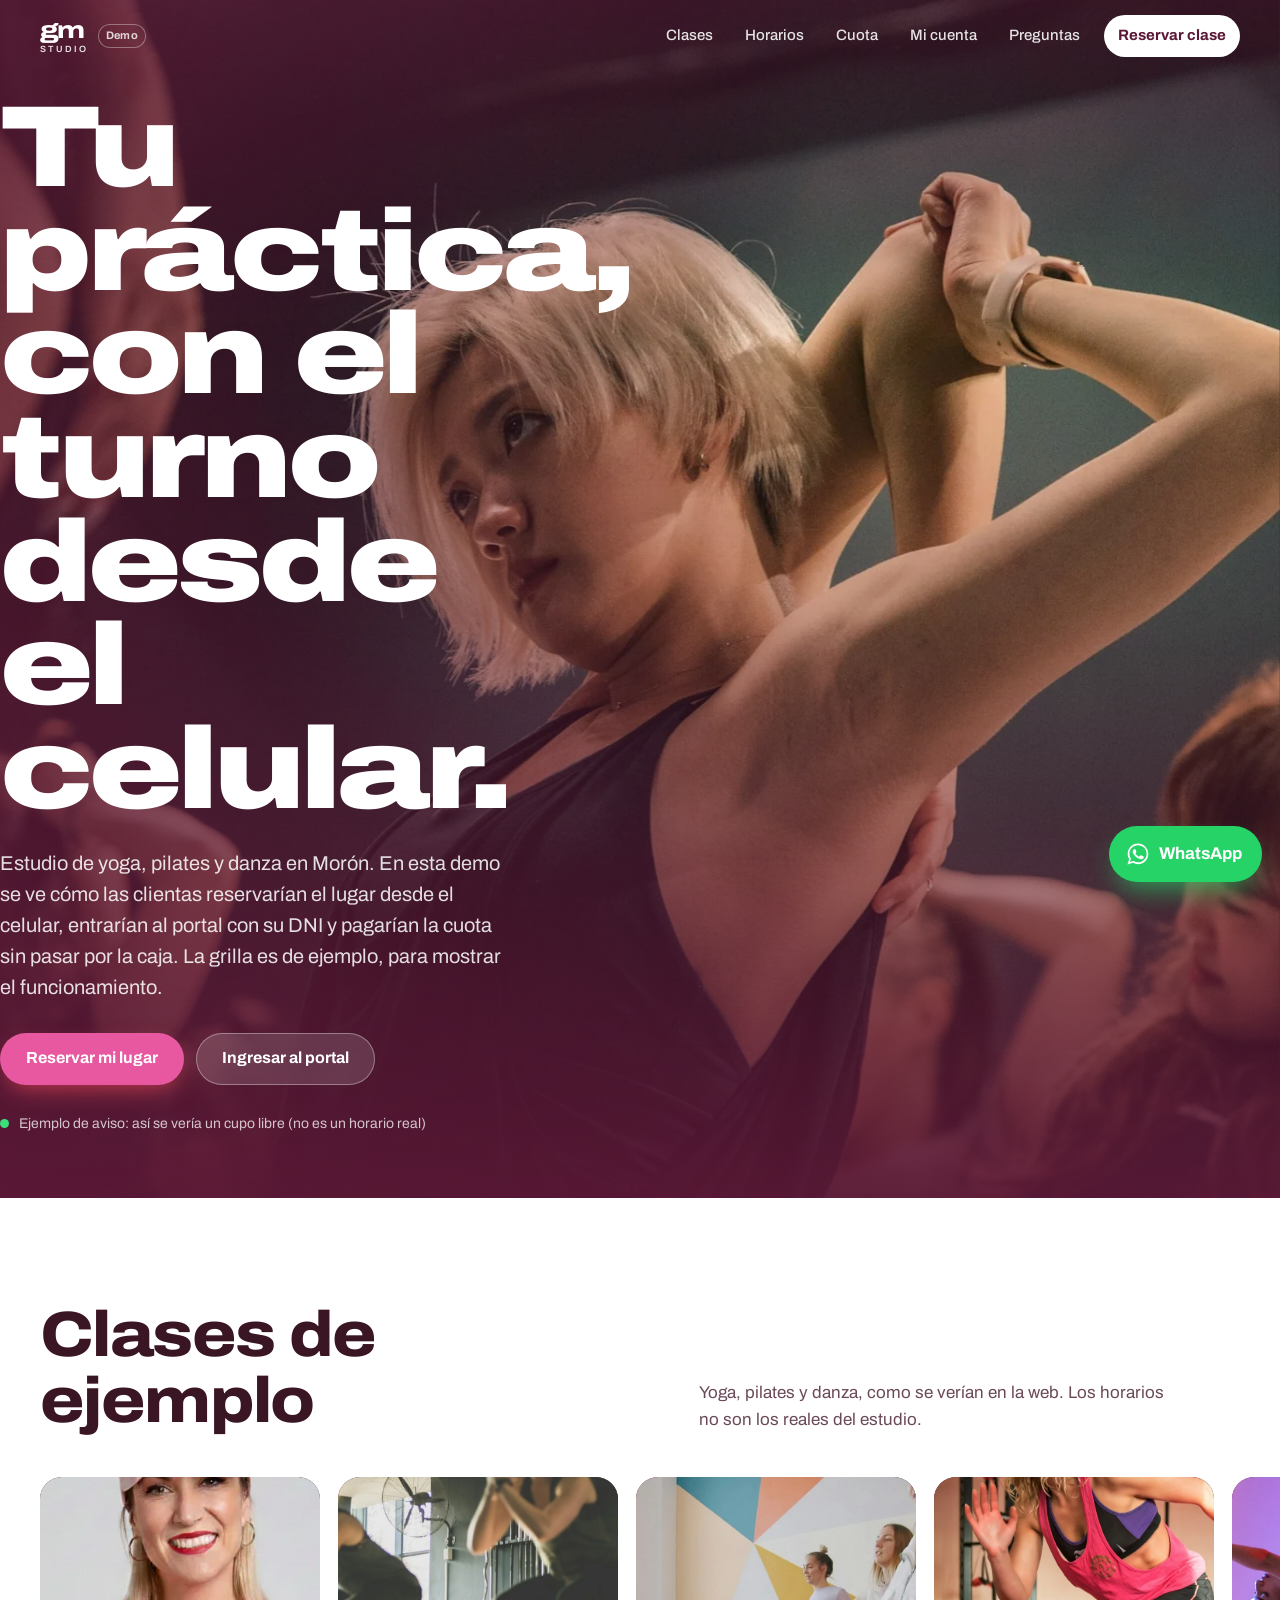
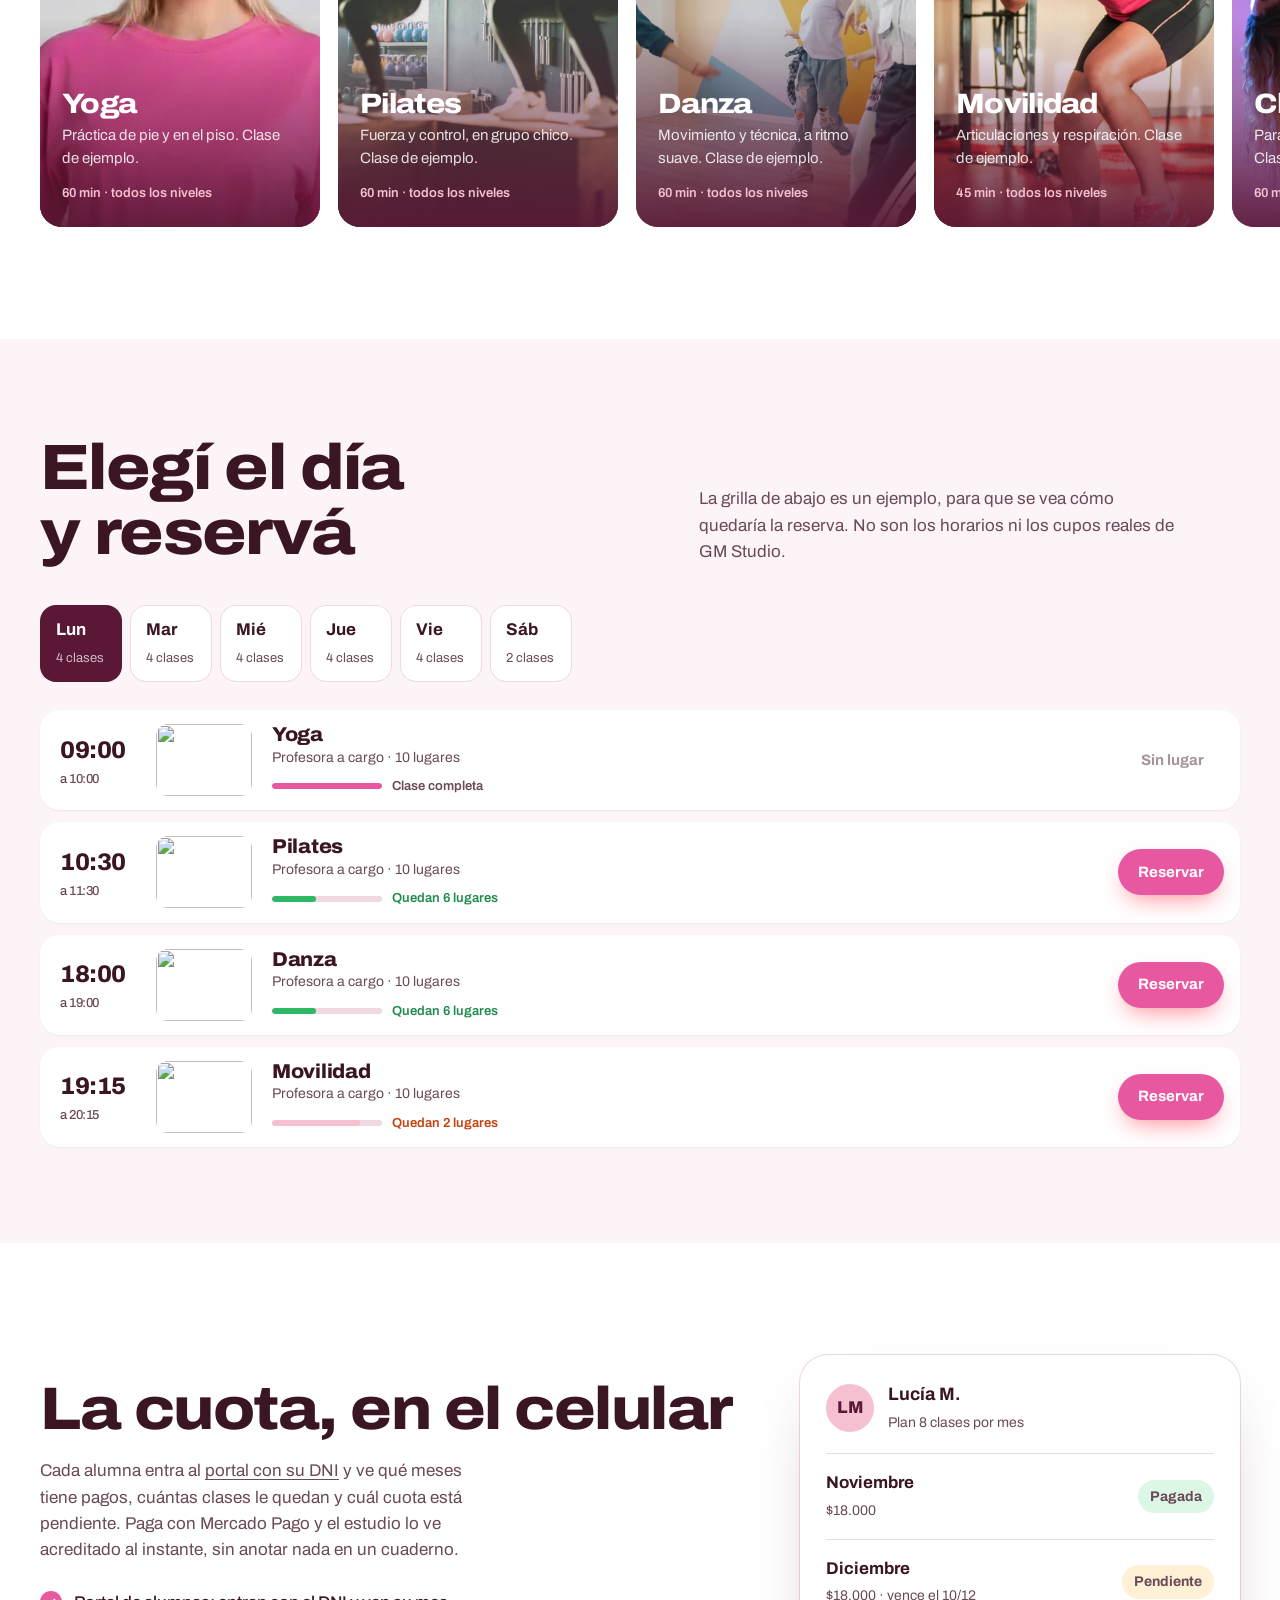
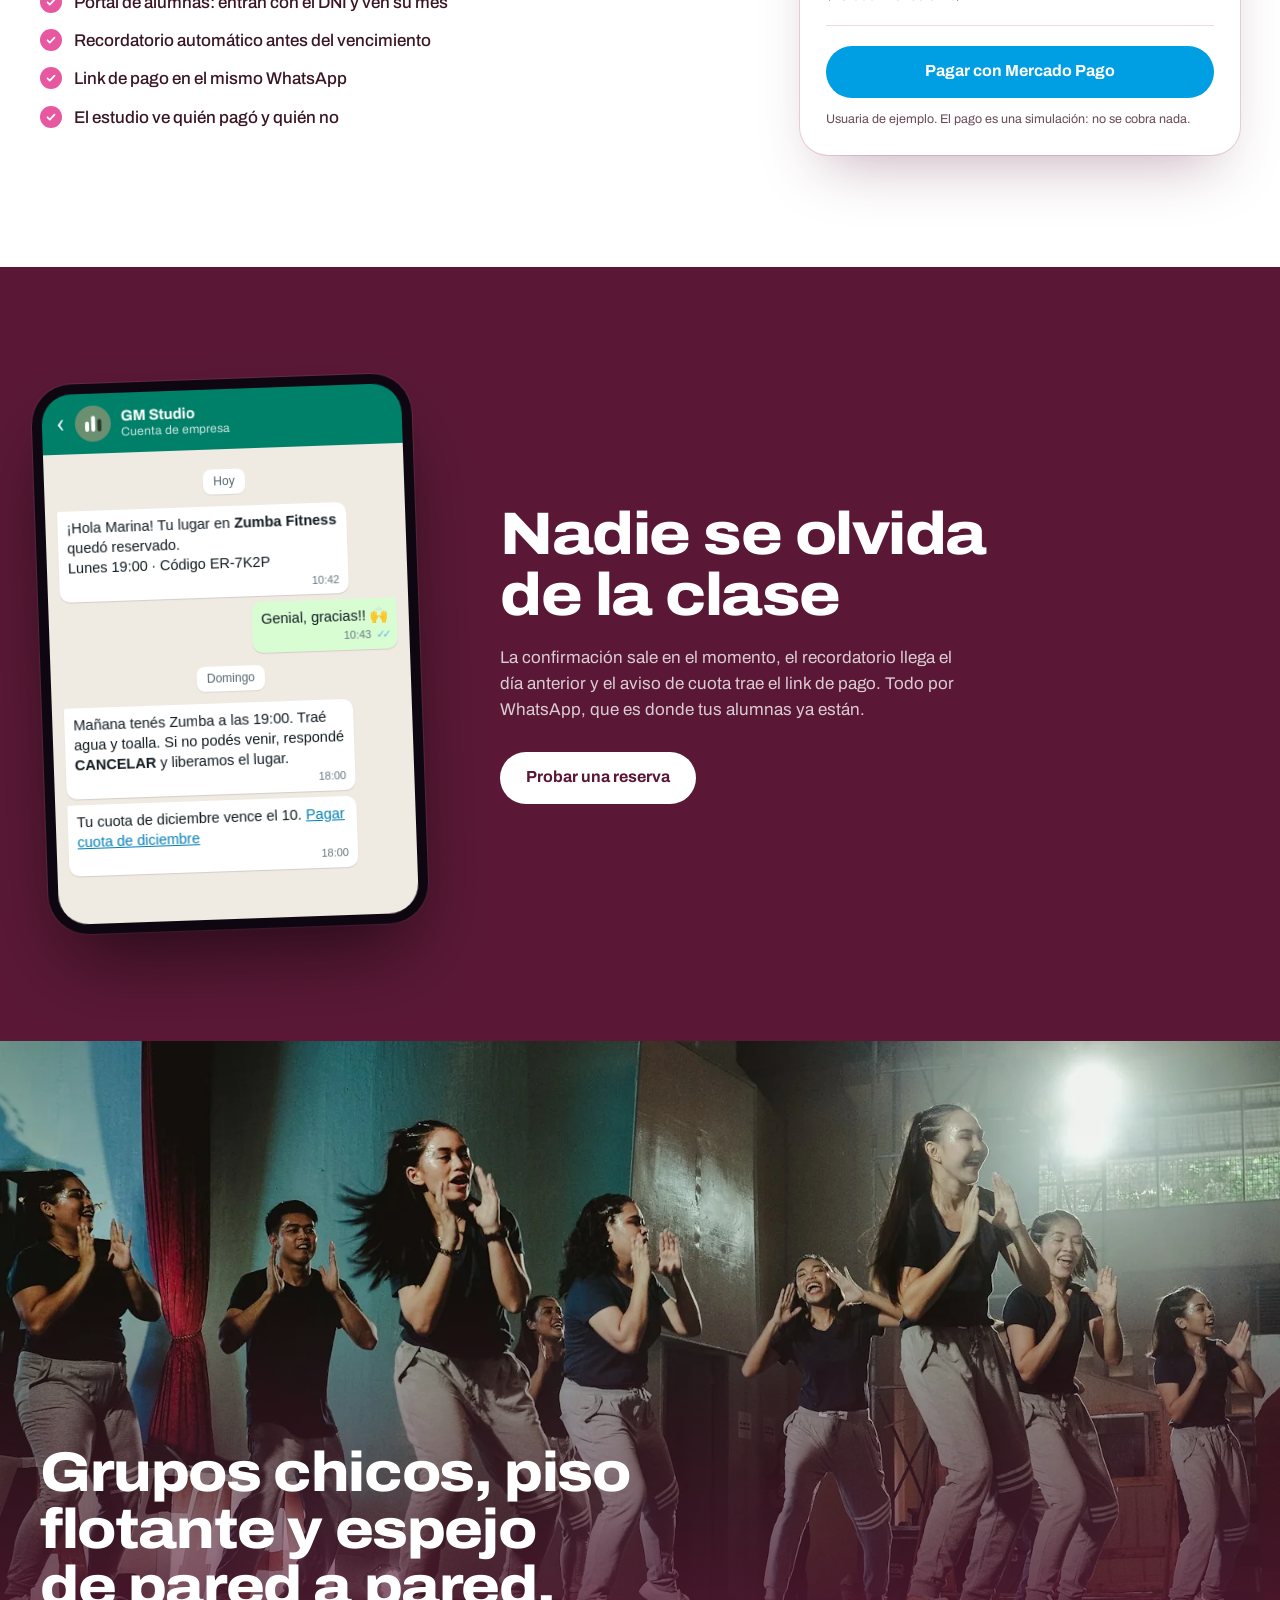
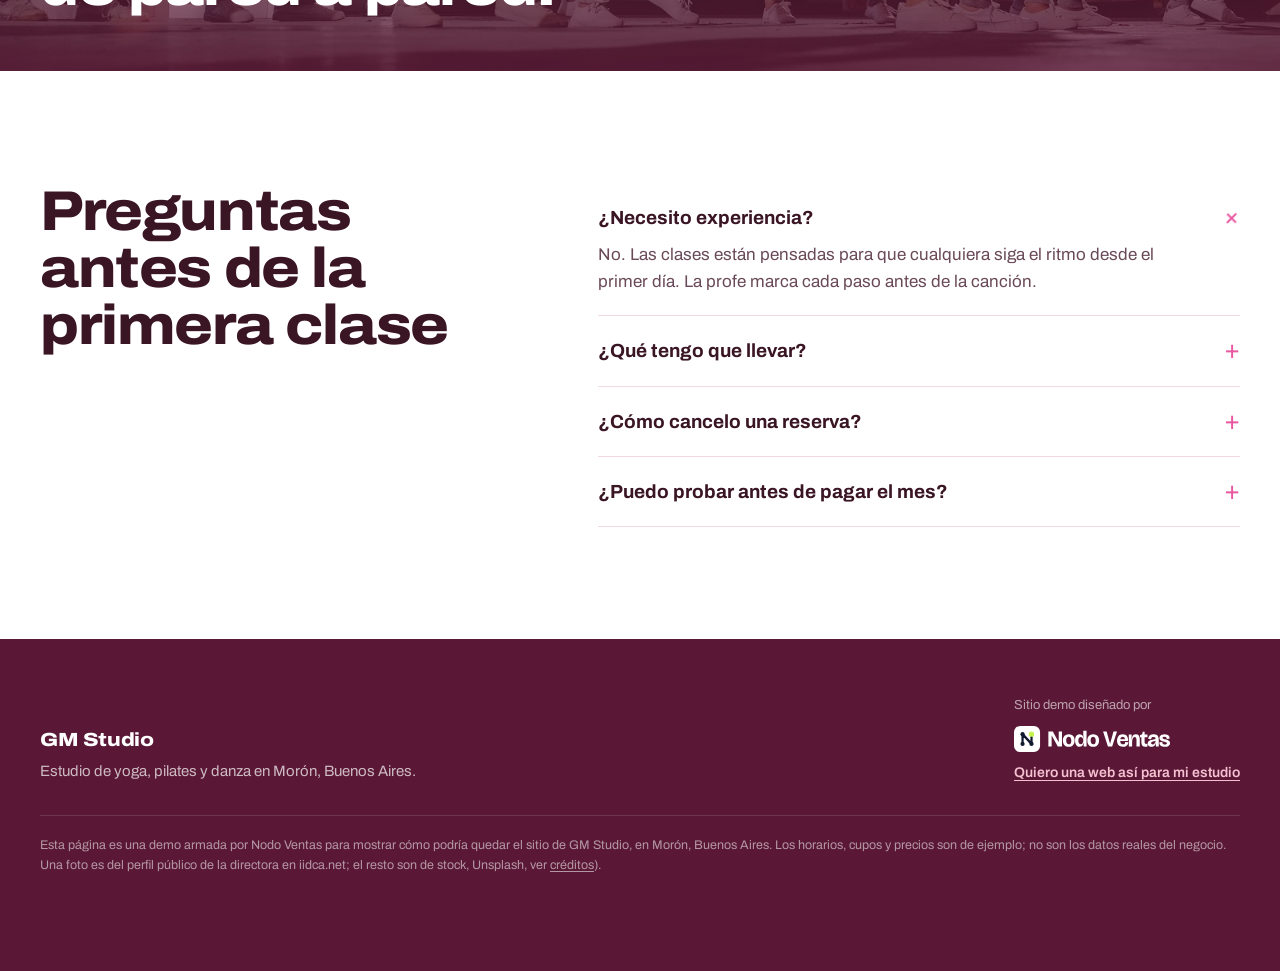
==== commit 32cd3246: "Branding real del negocio: logo, colores y fotos públicas" ====
--- a/index.html
+++ b/index.html
@@ -6,8 +6,8 @@
   <title>GM Studio · Morón</title>
   <meta name="description" content="Demo de Nodo Ventas para GM Studio, estudio de yoga, pilates y danza en Morón: reserva desde el celular, portal y cuota. Horarios y precios de ejemplo.">
   <meta name="robots" content="noindex, nofollow">
-  <meta name="theme-color" content="#2C3B2E">
-  <link rel="icon" href="favicon.svg" type="image/svg+xml">
+  <meta name="theme-color" content="#5A1836">
+  <link rel="icon" href="img/brand/favicon.png" type="image/png">
   <link rel="preconnect" href="https://fonts.googleapis.com">
   <link rel="preconnect" href="https://fonts.gstatic.com" crossorigin>
   <link href="https://fonts.googleapis.com/css2?family=Archivo:wdth,wght@62..125,400..900&display=swap" rel="stylesheet">
@@ -20,8 +20,7 @@
   <header class="site-header" id="top">
     <div class="wrap header-inner">
       <a class="brand" href="#inicio" aria-label="GM Studio, inicio">
-        <svg class="brand-mark" viewBox="0 0 64 64" aria-hidden="true"><rect width="64" height="64" rx="16" fill="#6B8F71"/><rect x="15" y="26" width="8" height="22" rx="4" fill="#fff"/><rect x="28" y="14" width="8" height="34" rx="4" fill="#fff"/><rect x="41" y="22" width="8" height="26" rx="4" fill="#2C3B2E"/></svg>
-        <span class="brand-name">GM Studio</span>
+        <span class="brand-wordmark gm" aria-hidden="true"><span class="wm-name">gm</span><span class="wm-sub">studio</span></span>
       </a>
       <a class="demo-tag" href="oferta/" title="Sitio demo hecho por Nodo Ventas">Demo</a>
       <button class="menu-btn" type="button" aria-expanded="false" aria-controls="nav" aria-label="Abrir menú"><span></span><span></span></button>
@@ -60,7 +59,7 @@
       </div>
       <div class="rail" tabindex="0" aria-label="Clases del estudio">
         <article class="class-tile">
-          <img src="img/clase-stretch.webp" alt="Alumna en una pausa de estiramiento" loading="lazy" width="1200" height="900">
+          <img src="img/brand/foto-directora.webp" alt="Gabriela Marques Días, directora de GM Studio" loading="lazy" width="1200" height="900">
           <div class="tile-copy"><h3>Yoga</h3><p>Práctica de pie y en el piso. Clase de ejemplo.</p><span class="tile-meta">60 min · todos los niveles</span></div>
         </article>
         <article class="class-tile">
@@ -175,7 +174,7 @@
         <a class="made-link" href="oferta/">Quiero una web así para mi estudio</a>
       </div>
     </div>
-    <p class="wrap legal">Esta página es una demo armada por Nodo Ventas para mostrar cómo podría quedar el sitio de GM Studio, en Morón, Buenos Aires. Los horarios, cupos y precios son de ejemplo; no son los datos reales del negocio. Fotos de stock (Unsplash, ver <a href="CREDITS.md">créditos</a>).</p>
+    <p class="wrap legal">Esta página es una demo armada por Nodo Ventas para mostrar cómo podría quedar el sitio de GM Studio, en Morón, Buenos Aires. Los horarios, cupos y precios son de ejemplo; no son los datos reales del negocio. Una foto es del perfil público de la directora en iidca.net; el resto son de stock, Unsplash, ver <a href="CREDITS.md">créditos</a>).</p>
   </footer>
 
   <a class="wa-float" href="https://wa.me/5491100000000?text=Hola%21%20Quiero%20reservar%20una%20clase%20de%20prueba" id="btn-wa" target="_blank" rel="noopener" aria-label="Escribir por WhatsApp">
--- a/styles.css
+++ b/styles.css
@@ -1,14 +1,14 @@
 :root {
-  --plum: #2C3B2E;
-  --plum-2: #3A4E3D;
-  --coral: #6B8F71;
-  --coral-ink: #54785A;
-  --amber: #E0C58A;
+  --plum: #5A1836;
+  --plum-2: #7A2448;
+  --coral: #E858A0;
+  --coral-ink: #C44088;
+  --amber: #F5C0D0;
   --paper: #FFFFFF;
-  --mist: #F4F6F2;
-  --ink: #2C3B2E;
-  --ink-soft: #5A655B;
-  --line: #DDE3D8;
+  --mist: #FDF4F8;
+  --ink: #3A1524;
+  --ink-soft: #6A4A58;
+  --line: #F0D8E4;
   --mp: #009EE3;
   --wa: #25D366;
   --font: "Archivo", "Helvetica Neue", Arial, sans-serif;
@@ -33,11 +33,28 @@
 
 /* header */
 .site-header { position: fixed; inset: 0 0 auto; z-index: 40; color: #fff; transition: background .4s var(--ease), box-shadow .4s var(--ease); }
-.site-header.solid { background: rgba(36, 16, 43, .92); backdrop-filter: saturate(1.4) blur(14px); box-shadow: 0 1px 0 rgba(255,255,255,.08); }
+.site-header.solid { background: rgba(90, 24, 54, .92); backdrop-filter: saturate(1.4) blur(14px); box-shadow: 0 1px 0 rgba(255,255,255,.08); }
 .header-inner { display: flex; align-items: center; justify-content: space-between; min-height: 72px; gap: 16px; }
 .brand { display: inline-flex; align-items: center; gap: 10px; text-decoration: none; }
 .brand-mark { width: 34px; height: 34px; }
 .brand-name { font-weight: 800; font-size: 19px; letter-spacing: -0.02em; font-variation-settings: "wdth" 118; }
+
+/* branding real */
+.brand-logo { display: block; height: 44px; width: auto; max-width: 200px; object-fit: contain; }
+.brand-logo.round { height: 48px; width: 48px; max-width: 48px; border-radius: 50%; background: #fff; object-fit: cover; box-shadow: 0 0 0 1px rgba(255,255,255,.18); }
+.brand-logo.tile { height: 52px; width: auto; max-width: 168px; border-radius: 8px; background: #fff; padding: 3px 5px; object-fit: contain; }
+.brand-wordmark { display: flex; flex-direction: column; justify-content: center; line-height: 1; color: #fff; text-decoration: none; }
+.brand-wordmark .wm-name { font-weight: 500; font-size: 22px; letter-spacing: 0.01em; font-variation-settings: "wdth" 110; }
+.brand-wordmark .wm-sub { font-size: 9px; font-weight: 600; letter-spacing: 0.16em; text-transform: uppercase; opacity: .88; margin-top: 3px; }
+.brand-wordmark.gm .wm-name { font-weight: 800; font-size: 24px; letter-spacing: -0.04em; text-transform: lowercase; font-variation-settings: "wdth" 125; }
+.brand-wordmark.gm .wm-sub { letter-spacing: 0.22em; font-weight: 600; font-size: 9px; }
+@media (max-width: 860px) {
+  .brand-logo { height: 38px; max-width: 150px; }
+  .brand-logo.round { height: 42px; width: 42px; max-width: 42px; }
+  .brand-logo.tile { height: 48px; max-width: 150px; }
+  .brand-wordmark .wm-name { font-size: 20px; }
+}
+
 .nav { display: flex; align-items: center; gap: 4px; }
 .nav a { text-decoration: none; font-size: 15px; font-weight: 500; padding: 9px 14px; border-radius: 999px; opacity: .88; transition: background .2s, opacity .2s; }
 .nav a:hover { opacity: 1; background: rgba(255,255,255,.1); }
@@ -74,7 +91,7 @@
 /* hero */
 .hero { position: relative; min-height: 100svh; display: flex; align-items: flex-end; color: #fff; overflow: hidden; background: var(--plum); }
 .hero-img { position: absolute; inset: 0; width: 100%; height: 100%; object-fit: cover; object-position: 62% 30%; transform: scale(1.06); animation: settle 1.8s var(--ease) forwards; }
-.hero-shade { position: absolute; inset: 0; background: linear-gradient(180deg, rgba(44, 59, 46,.55) 0%, rgba(44, 59, 46,0) 28%, rgba(44, 59, 46,.2) 50%, rgba(44, 59, 46,.94) 100%), linear-gradient(90deg, rgba(44, 59, 46,.7) 0%, rgba(44, 59, 46,0) 65%); }
+.hero-shade { position: absolute; inset: 0; background: linear-gradient(180deg, rgba(90, 24, 54,.55) 0%, rgba(90, 24, 54,0) 28%, rgba(90, 24, 54,.2) 50%, rgba(90, 24, 54,.94) 100%), linear-gradient(90deg, rgba(90, 24, 54,.7) 0%, rgba(90, 24, 54,0) 65%); }
 .hero-inner { position: relative; padding: 96px 0 64px; display: grid; grid-template-columns: 1.15fr minmax(260px, 360px); gap: 40px; align-items: end; width: 100%; }
 .hero-video { width: min(100%, 360px); aspect-ratio: 9 / 16; justify-self: end; border-radius: 22px; overflow: hidden; background: #000; box-shadow: 0 28px 60px -18px rgba(0,0,0,.7), 0 0 0 1px rgba(255,255,255,.14); }
 .hero-video video { width: 100%; height: 100%; display: block; object-fit: contain; background: #000; }
@@ -104,7 +121,7 @@
 @media (max-width: 860px) { .rail { grid-auto-columns: 78%; } }
 .class-tile { position: relative; scroll-snap-align: start; border-radius: 22px; overflow: hidden; aspect-ratio: 4 / 5; background: var(--plum); color: #fff; isolation: isolate; }
 .class-tile img { position: absolute; inset: 0; width: 100%; height: 100%; object-fit: cover; transition: transform .8s var(--ease); z-index: -1; }
-.class-tile::after { content: ""; position: absolute; inset: 0; z-index: -1; background: linear-gradient(180deg, rgba(44, 59, 46,0) 40%, rgba(44, 59, 46,.92) 100%); }
+.class-tile::after { content: ""; position: absolute; inset: 0; z-index: -1; background: linear-gradient(180deg, rgba(90, 24, 54,0) 40%, rgba(90, 24, 54,.92) 100%); }
 .class-tile:hover img { transform: scale(1.05); }
 .tile-copy { position: absolute; inset: auto 0 0; padding: 22px; }
 .tile-copy h3 { font-size: 28px; }
@@ -121,7 +138,7 @@
 .day[aria-selected="true"] { background: var(--plum); color: #fff; box-shadow: none; }
 .day[aria-selected="true"] small { color: rgba(255,255,255,.7); }
 .schedule { display: grid; gap: 12px; }
-.slot { display: grid; grid-template-columns: 76px 96px 1fr auto; align-items: center; gap: 20px; padding: 14px 16px 14px 20px; border-radius: 20px; background: #fff; box-shadow: 0 1px 2px rgba(44, 59, 46,.06); animation: rise .5s var(--ease) both; opacity: 0; transform: translateY(8px); }
+.slot { display: grid; grid-template-columns: 76px 96px 1fr auto; align-items: center; gap: 20px; padding: 14px 16px 14px 20px; border-radius: 20px; background: #fff; box-shadow: 0 1px 2px rgba(90, 24, 54,.06); animation: rise .5s var(--ease) both; opacity: 0; transform: translateY(8px); }
 .slot:nth-child(2) { animation-delay: .05s; } .slot:nth-child(3) { animation-delay: .1s; }
 .slot-time { font-size: 24px; font-weight: 800; font-variant-numeric: tabular-nums; letter-spacing: -0.02em; }
 .slot-time small { display: block; font-size: 13px; font-weight: 500; color: var(--ink-soft); }
@@ -151,7 +168,7 @@
 .ticks { list-style: none; padding: 0; margin: 26px 0 0; display: grid; gap: 12px; }
 .ticks li { display: flex; gap: 12px; align-items: flex-start; font-weight: 500; }
 .ticks li::before { content: ""; flex: 0 0 22px; height: 22px; border-radius: 50%; background: var(--coral) url("data:image/svg+xml,%3Csvg xmlns='http://www.w3.org/2000/svg' viewBox='0 0 24 24'%3E%3Cpath d='M6 12.5l4 4L18 8' fill='none' stroke='white' stroke-width='3' stroke-linecap='round' stroke-linejoin='round'/%3E%3C/svg%3E") center/14px no-repeat; margin-top: 1px; }
-.account { background: #fff; border-radius: 28px; padding: 26px; box-shadow: 0 30px 60px -24px rgba(44, 59, 46,.35), 0 0 0 1px var(--line); }
+.account { background: #fff; border-radius: 28px; padding: 26px; box-shadow: 0 30px 60px -24px rgba(90, 24, 54,.35), 0 0 0 1px var(--line); }
 .account-head { display: flex; gap: 14px; align-items: center; padding-bottom: 18px; border-bottom: 1px solid var(--line); }
 .account-head strong { display: block; font-size: 18px; } .account-head span { color: var(--ink-soft); font-size: 14px; }
 .avatar { width: 48px; height: 48px; border-radius: 50%; display: grid; place-items: center; background: var(--amber); color: var(--plum); font-weight: 800; }
@@ -191,7 +208,7 @@
 /* sala */
 .sala { position: relative; min-height: 70vh; display: flex; align-items: flex-end; color: #fff; }
 .sala img { position: absolute; inset: 0; width: 100%; height: 100%; object-fit: cover; }
-.sala::before { content: ""; position: absolute; inset: 0; z-index: 1; background: linear-gradient(0deg, rgba(44, 59, 46,.85), rgba(44, 59, 46,0) 60%); }
+.sala::before { content: ""; position: absolute; inset: 0; z-index: 1; background: linear-gradient(0deg, rgba(90, 24, 54,.85), rgba(90, 24, 54,0) 60%); }
 .sala-copy { position: relative; z-index: 2; padding-bottom: 56px; }
 .sala-copy h2 { font-size: clamp(30px, 4.4vw, 56px); max-width: 18ch; }
 
@@ -221,7 +238,7 @@
 .wa-float { position: fixed; right: 18px; bottom: 18px; z-index: 50; display: inline-flex; align-items: center; gap: 8px; height: 56px; padding: 0 20px 0 16px; border-radius: 999px; background: var(--wa); color: #fff; font-weight: 700; text-decoration: none; box-shadow: 0 14px 30px -10px rgba(37,211,102,.8); transition: transform .2s var(--ease); }
 .wa-float:hover { transform: translateY(-2px); }
 .wa-float svg { width: 26px; height: 26px; }
-.demo-chip { position: fixed; left: 14px; bottom: 18px; z-index: 50; font-size: 12px; font-weight: 600; text-decoration: none; padding: 7px 12px; border-radius: 999px; background: rgba(44, 59, 46,.78); color: rgba(255,255,255,.9); backdrop-filter: blur(8px); box-shadow: inset 0 0 0 1px rgba(255,255,255,.18); }
+.demo-chip { position: fixed; left: 14px; bottom: 18px; z-index: 50; font-size: 12px; font-weight: 600; text-decoration: none; padding: 7px 12px; border-radius: 999px; background: rgba(90, 24, 54,.78); color: rgba(255,255,255,.9); backdrop-filter: blur(8px); box-shadow: inset 0 0 0 1px rgba(255,255,255,.18); }
 @media (max-width: 520px) { .wa-float span { display: none; } .wa-float { padding: 0; width: 56px; justify-content: center; } }
 
 /* modal */
